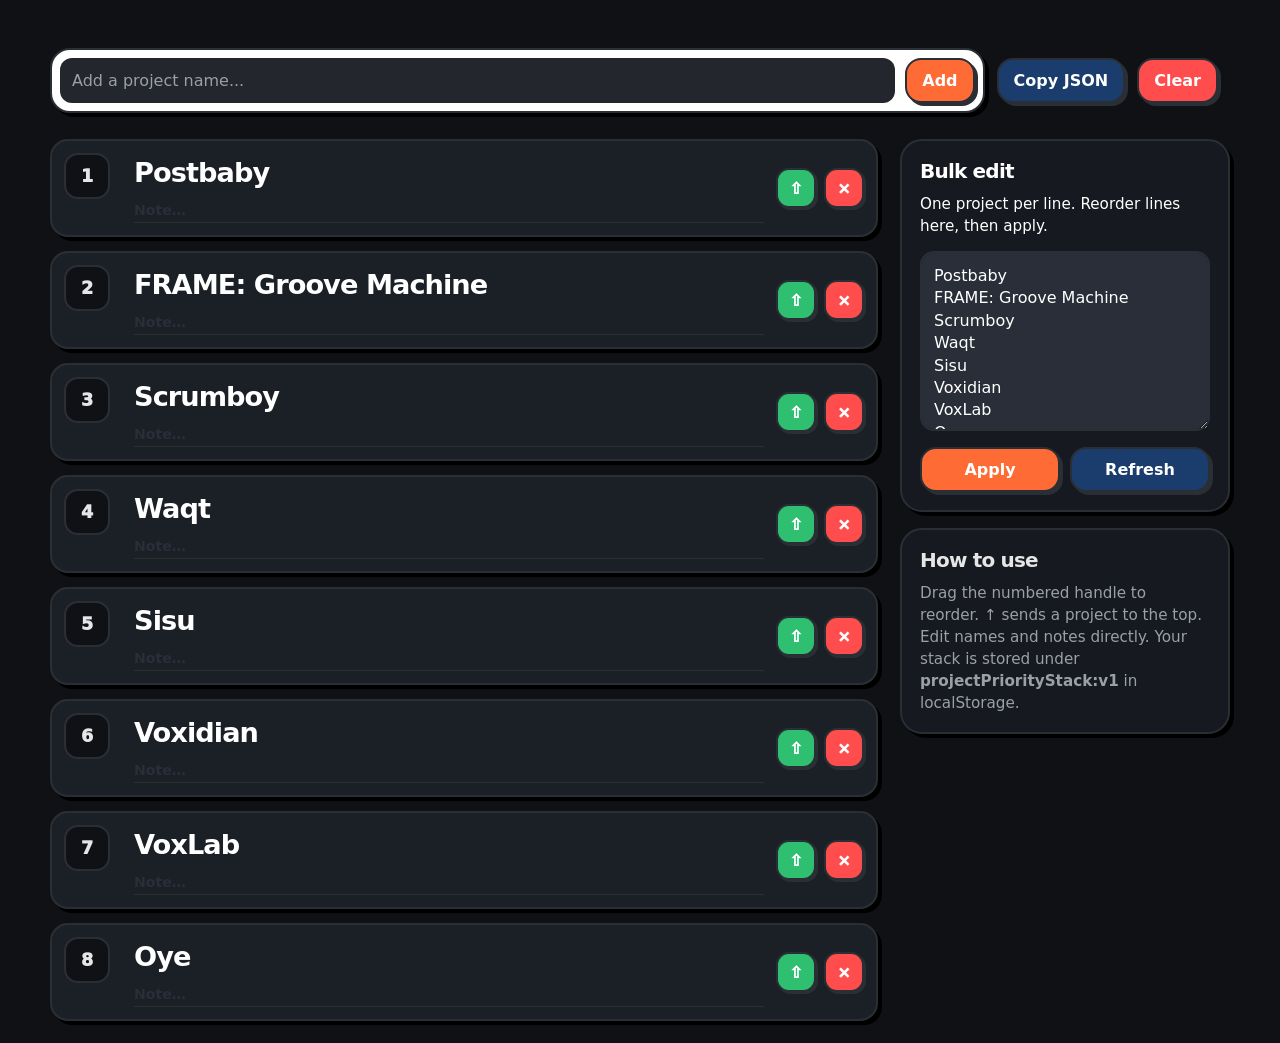
==== index.html @ 3873c8a8 "first commit" ====
<!DOCTYPE html>
<html lang="en">
<head>
  <meta charset="UTF-8" />
  <meta name="viewport" content="width=device-width, initial-scale=1.0" />
  <title>Project Priority Stack</title>
  <link rel="stylesheet" href="theme.css" />
  <style>
    * {
      box-sizing: border-box;
    }

    html,
    body {
      margin: 0;
      min-height: 100%;
      background: var(--app-background);
      color: var(--app-text);
      font-family: ui-sans-serif, system-ui, -apple-system, BlinkMacSystemFont, "Segoe UI", sans-serif;
    }

    body {
      padding: 22px;
    }

    button,
    input,
    textarea {
      font: inherit;
    }

    .app {
      width: min(1180px, 100%);
      margin: 0 auto;
    }

    
    
    
    
    
    
    
    
    .toolbar {
      margin-top: 26px;
      display: grid;
      grid-template-columns: 1fr auto auto auto;
      gap: 12px;
      align-items: center;
    }

    .add-box {
      display: flex;
      gap: 10px;
      border: 2px solid var(--app-border);
      border-radius: 20px;
      background: white;
      padding: 8px;
      box-shadow: var(--raised-panel-shadow);
    }

    .add-box input {
      width: 100%;
      border: 0;
      outline: 0;
      padding: 10px 12px;
      border-radius: 12px;
      background: var(--add-project-name-field-background);
      color: var(--add-project-name-field-text);
    }

    .add-box input::placeholder {
      color: var(--muted-text);
    }

    .btn {
      border: 2px solid var(--app-border);
      border-radius: 16px;
      padding: 11px 15px;
      background: white;
      color: var(--app-text);
      font-weight: 850;
      cursor: pointer;
      box-shadow: 3px 3px 0 var(--app-border);
      transition: transform 120ms ease, box-shadow 120ms ease, background 120ms ease;
      white-space: nowrap;
    }

    .btn:hover {
      transform: translate(-1px, -1px);
      box-shadow: 5px 5px 0 var(--app-border);
    }

    .btn:active {
      transform: translate(2px, 2px);
      box-shadow: 1px 1px 0 var(--app-border);
    }

    .btn.primary {
      background: var(--add-project-button-background);
      color: white;
    }

    .btn.blue {
      background: var(--copy-json-button-background);
      color: white;
    }

    .btn.danger {
      background: var(--delete-button-background);
      color: white;
    }

    .board {
      margin-top: 26px;
      display: grid;
      grid-template-columns: 1fr 330px;
      gap: 22px;
      align-items: start;
    }

    .stack {
      display: grid;
      gap: 14px;
    }

    .project-card {
      border: 2px solid var(--app-border);
      border-radius: var(--project-card-radius);
      background: var(--project-card-background);
      box-shadow: var(--raised-panel-shadow);
      display: grid;
      grid-template-columns: 58px 1fr auto;
      gap: 12px;
      padding: 12px;
      align-items: start;
      transition: transform 140ms ease, opacity 140ms ease, box-shadow 140ms ease;
    }

    .project-card.dragging {
      opacity: 0.42;
      transform: scale(0.985);
    }

    .project-card.drop-target {
      outline: 4px solid var(--add-project-button-background);
      outline-offset: 3px;
    }

    .rank {
      width: 46px;
      height: 46px;
      border: 2px solid var(--app-border);
      border-radius: 14px;
      display: grid;
      place-items: center;
      background: #0f1115;
      font-weight: 950;
      font-size: 1.1rem;
      cursor: grab;
      user-select: none;
      touch-action: none;
    }

    .rank:active {
      cursor: grabbing;
    }

    .project-card:active .rank {
      cursor: grabbing;
    }

    .project-main {
      min-width: 0;
    }

    .project-name {
      width: 100%;
      border: 0;
      outline: 0;
      background: transparent;
      color: var(--project-name-text);
      font-size: clamp(1.15rem, 2.3vw, 1.7rem);
      font-weight: 900;
      letter-spacing: -0.035em;
      padding: 4px 0;
    }

    .project-notes {
      display: grid;
      gap: 2px;
      margin-top: 4px;
    }

    .project-note-row {
      display: flex;
      align-items: center;
      gap: 4px;
      min-width: 0;
    }

    .project-note-row .project-note {
      flex: 1;
      min-width: 0;
      width: auto;
      border: 0;
      border-bottom: 1px solid var(--app-border);
      outline: 0;
      background: transparent;
      color: var(--project-note-text);
      font-size: 0.88rem;
      font-weight: 550;
      padding: 6px 0 4px;
      margin-top: 0;
    }

    .project-note::placeholder {
      color: var(--project-note-placeholder-text);
    }

    .project-note-remove {
      flex-shrink: 0;
      border: 0;
      background: transparent;
      color: var(--muted-text);
      cursor: pointer;
      padding: 2px 4px;
      font-size: 0.75rem;
      line-height: 1;
      font-weight: 600;
      opacity: 0.55;
    }

    .project-note-remove:hover {
      opacity: 1;
      color: var(--project-note-text);
    }

    .actions {
      display: flex;
      gap: 8px;
      align-items: center;
      flex-wrap: wrap;
      justify-content: flex-end;
      align-self: center;
    }

    .icon-btn {
      width: 40px;
      height: 40px;
      display: grid;
      place-items: center;
      border: 2px solid var(--app-border);
      border-radius: 13px;
      background: white;
      cursor: pointer;
      font-weight: 950;
      box-shadow: 2px 2px 0 var(--app-border);
    }

    .icon-btn:hover {
      background: #f7f7f7;
    }

    .icon-btn.top {
      background: var(--move-to-top-button-background);
      color: white;
    }

    .icon-btn.delete {
      background: var(--delete-button-background);
      color: white;
    }

    .side {
      position: sticky;
      top: 18px;
      display: grid;
      gap: 16px;
    }

    .panel {
      border: 2px solid var(--app-border);
      border-radius: 22px;
      background: var(--side-panel-background);
      box-shadow: var(--raised-panel-shadow);
      padding: 18px;
    }

    .panel h2 {
      margin: 0 0 10px;
      font-size: 1.25rem;
      letter-spacing: -0.04em;
    }

    .panel p {
      margin: 0;
      color: var(--muted-text);
      line-height: 1.45;
      font-size: 0.95rem;
    }

    .panel textarea {
      width: 100%;
      min-height: 180px;
      resize: vertical;
      margin-top: 14px;
      border: 2px solid var(--app-border);
      border-radius: 14px;
      padding: 12px;
      outline: 0;
      background: white;
      color: var(--app-text);
      line-height: 1.4;
    }

    .panel.bulk-edit h2,
    .panel.bulk-edit p {
      color: var(--side-panel-heading-text);
    }

    .panel.bulk-edit textarea {
      background: var(--bulk-edit-textarea-background);
      color: var(--bulk-edit-textarea-text);
    }

    .panel.bulk-edit textarea::placeholder {
      color: var(--muted-text);
    }

    .panel-actions {
      margin-top: 12px;
      display: grid;
      grid-template-columns: 1fr 1fr;
      gap: 10px;
    }

    .empty {
      border: 2px dashed var(--app-border);
      border-radius: 22px;
      background: rgba(255,255,255,0.52);
      padding: 34px;
      text-align: center;
      color: var(--muted-text);
      font-weight: 800;
    }

    .toast {
      position: fixed;
      right: 18px;
      bottom: 18px;
      max-width: calc(100vw - 36px);
      border: 2px solid var(--app-border);
      border-radius: 16px;
      background: var(--toast-background);
      color: var(--app-background);
      padding: 12px 14px;
      font-weight: 800;
      box-shadow: var(--raised-panel-shadow);
      transform: translateY(18px);
      opacity: 0;
      pointer-events: none;
      transition: opacity 160ms ease, transform 160ms ease;
    }

    .toast.show {
      transform: translateY(0);
      opacity: 1;
    }

    @media (max-width: 900px) {
      body {
        padding: 14px;
      }

      .hero,
      .board {
        grid-template-columns: 1fr;
      }

      .toolbar {
        grid-template-columns: 1fr 1fr;
      }

      .add-box {
        grid-column: 1 / -1;
      }

      .side {
        position: static;
      }
    }

    @media (max-width: 640px) {
      .hero {
        border-radius: 22px;
        box-shadow: 5px 5px 0 var(--app-border);
      }

      .stats {
        grid-template-columns: 1fr;
      }

      .toolbar {
        grid-template-columns: 1fr;
      }

      .project-card {
        grid-template-columns: 48px 1fr;
      }

      .actions {
        grid-column: 1 / -1;
        justify-content: stretch;
      }

      .icon-btn {
        flex: 1;
      }
    }
  </style>
</head>
<body>
  <main class="app">
    

    <section class="toolbar" aria-label="Project controls">
      <form class="add-box" id="addForm">
        <input id="projectInput" autocomplete="off" placeholder="Add a project name..." />
        <button class="btn primary" type="submit">Add</button>
      </form>
      
      <button class="btn blue" id="saveSnapshot" type="button">Copy JSON</button>
      <button class="btn danger" id="clearAll" type="button">Clear</button>
    </section>

    <section class="board">
      <div>
        <div class="stack" id="stack"></div>
        <div class="empty" id="emptyState" hidden>No projects yet. Add the mess. Then make it orderly.</div>
      </div>

      <aside class="side">
        <div class="panel bulk-edit">
          <h2>Bulk edit</h2>
          <p>One project per line. Reorder lines here, then apply.</p>
          <textarea id="bulkText" spellcheck="false"></textarea>
          <div class="panel-actions">
            <button class="btn primary" id="applyBulk" type="button">Apply</button>
            <button class="btn blue" id="refreshBulk" type="button">Refresh</button>
          </div>
        </div>

        <div class="panel">
          <h2>How to use</h2>
          <p>Drag the numbered handle to reorder. ↑ sends a project to the top. Edit names and notes directly. Your stack is stored under <strong>projectPriorityStack:v1</strong> in localStorage.</p>
        </div>
      </aside>
    </section>
  </main>

  <div class="toast" id="toast" role="status" aria-live="polite"></div>

<script>
const STORAGE_KEY="projectPriorityStack:v1";
const fallbackProjects=["Postbaby","FRAME: Groove Machine","Scrumboy","Waqt","Sisu","Voxidian","VoxLab","Oye"];

function projectFromName(name){
  return{id:createId(),name,notes:[""]};
}

function migrateNotesFromProject(p){
  if(Array.isArray(p.notes)&&p.notes.length){
    const n=p.notes.map(x=>(typeof x==="string"?x:"")).slice(0,3);
    return n.length?n:[""];
  }
  const legacy=typeof p.note==="string"?p.note:"";
  if(!legacy)return[""];
  return legacy.split(/\r?\n/).slice(0,3);
}

const stackEl=document.getElementById("stack");
const emptyState=document.getElementById("emptyState");
const addForm=document.getElementById("addForm");
const projectInput=document.getElementById("projectInput");
const bulkText=document.getElementById("bulkText");
const toastEl=document.getElementById("toast");

let projects=loadProjects();
let draggedId=null;
let toastTimer=null;
let pendingNoteFocus=null;
let moveInFlight=false;

function clearDragUi(){
  stackEl.querySelectorAll(".project-card.dragging").forEach(el=>el.classList.remove("dragging"));
  stackEl.querySelectorAll(".project-card.drop-target").forEach(el=>el.classList.remove("drop-target"));
}

function clearDropIndicators(){
  stackEl.querySelectorAll(".project-card.drop-target").forEach(el=>el.classList.remove("drop-target"));
}

function reorderByDrop(dragId,targetId,insertBefore){
  if(!dragId||!targetId||dragId===targetId)return;
  if(moveInFlight)return;
  moveInFlight=true;
  try{
    const from=projects.findIndex(p=>p.id===dragId);
    const to=projects.findIndex(p=>p.id===targetId);
    if(from<0||to<0||from===to)return;
    const before=projects.map(p=>p.id).join();
    const [row]=projects.splice(from,1);
    const t=projects.findIndex(p=>p.id===targetId);
    if(t<0){
      projects.splice(from,0,row);
      return;
    }
    const insertAt=insertBefore?t:t+1;
    projects.splice(insertAt,0,row);
    if(projects.map(p=>p.id).join()===before)return;
    saveProjects();
    render();
  }finally{
    moveInFlight=false;
  }
}

function dropOnStackEnd(e){
  if(e.target!==stackEl)return;
  if(!draggedId)return;
  e.preventDefault();
  e.stopPropagation();
  clearDropIndicators();
  if(moveInFlight)return;
  moveInFlight=true;
  try{
    const from=projects.findIndex(p=>p.id===draggedId);
    if(from<0)return;
    const before=projects.map(p=>p.id).join();
    const [row]=projects.splice(from,1);
    projects.push(row);
    if(projects.map(p=>p.id).join()===before)return;
    saveProjects();
    render();
  }finally{
    moveInFlight=false;
  }
}

stackEl.ondragenter=e=>{
  if(!draggedId)return;
  if(e.target.closest(".project-card"))return;
  e.preventDefault();
};
stackEl.ondragover=e=>{
  if(!draggedId)return;
  if(e.target.closest(".project-card"))return;
  e.preventDefault();
  e.dataTransfer.dropEffect="move";
  clearDropIndicators();
};
stackEl.ondrop=dropOnStackEnd;

function createId(){return Date.now().toString(36)+Math.random().toString(36).slice(2,9)}
function normalizeName(v){return v.replace(/\s+/g," ").trim()}

function loadProjects(){
  try{
    const raw=localStorage.getItem(STORAGE_KEY);
    if(!raw)return fallbackProjects.map(projectFromName);
    const arr=JSON.parse(raw);
    if(!Array.isArray(arr))return fallbackProjects.map(projectFromName);
    return arr.map(p=>({
      id:typeof p.id==="string"?p.id:createId(),
      name:typeof p.name==="string"?p.name:"",
      notes:migrateNotesFromProject(p),
    }));
  }catch{
    return fallbackProjects.map(projectFromName);
  }
}

function saveProjects(){
  localStorage.setItem(STORAGE_KEY,JSON.stringify(projects));
  syncBulkText();
}

function syncBulkText(){
  bulkText.value=projects.map(p=>p.name).join("\n");
}

function showToast(m){
  clearTimeout(toastTimer);
  toastEl.textContent=m;
  toastEl.classList.add("show");
  toastTimer=setTimeout(()=>toastEl.classList.remove("show"),1500);
}

function render(){
  stackEl.innerHTML="";
  emptyState.hidden=projects.length!==0;

  projects.forEach((p,i)=>{
    const card=document.createElement("div");
    card.className="project-card";
    card.draggable=false;
    card.dataset.id=p.id;

    const rank=document.createElement("div");
    rank.className="rank";
    rank.draggable=true;
    rank.textContent=i+1;
    rank.setAttribute("aria-label","Drag to reorder");

    if(!Array.isArray(p.notes)||p.notes.length===0)p.notes=migrateNotesFromProject(p);
    if(p.notes.length>3)p.notes=p.notes.slice(0,3);

    const input=document.createElement("input");
    input.className="project-name";
    input.value=p.name;
    input.oninput=()=>{p.name=input.value;saveProjects()};
    input.onblur=()=>{
      p.name=normalizeName(p.name);
      if(!p.name){projects=projects.filter(x=>x.id!==p.id)}
      saveProjects();
      render();
    };

    const notesWrap=document.createElement("div");
    notesWrap.className="project-notes";

    p.notes.forEach((noteText,ni)=>{
      const row=document.createElement("div");
      row.className="project-note-row";
      row.dataset.noteIndex=String(ni);

      const noteInput=document.createElement("input");
      noteInput.className="project-note";
      noteInput.type="text";
      noteInput.placeholder="Note…";
      noteInput.value=noteText;
      noteInput.oninput=()=>{p.notes[ni]=noteInput.value;saveProjects()};
      noteInput.onblur=()=>{p.notes[ni]=noteInput.value;saveProjects()};
      noteInput.onkeydown=e=>{
        if(e.key!=="Enter")return;
        e.preventDefault();
        if(ni<p.notes.length-1){
          const next=row.nextElementSibling?.querySelector(".project-note");
          if(next){next.focus();return;}
        }
        if(p.notes.length<3){
          p.notes.splice(ni+1,0,"");
          pendingNoteFocus={id:p.id,index:ni+1};
          saveProjects();
          render();
        }
      };

      row.append(noteInput);

      if(p.notes.length>1){
        const removeBtn=document.createElement("button");
        removeBtn.type="button";
        removeBtn.className="project-note-remove";
        removeBtn.textContent="×";
        removeBtn.setAttribute("aria-label","Remove this note line");
        removeBtn.onclick=ev=>{
          ev.stopPropagation();
          if(p.notes.length<=1){
            p.notes[0]="";
            saveProjects();
            render();
            return;
          }
          p.notes.splice(ni,1);
          if(p.notes.length===0)p.notes=[""];
          saveProjects();
          render();
        };
        row.append(removeBtn);
      }

      notesWrap.append(row);
    });

    const main=document.createElement("div");
    main.className="project-main";
    main.append(input,notesWrap);

    const actions=document.createElement("div");
    actions.className="actions";

    const topBtn=document.createElement("button");
    topBtn.className="icon-btn top";
    topBtn.textContent="⇧";
    topBtn.onclick=()=>move(i,0);

    const delBtn=document.createElement("button");
    delBtn.className="icon-btn delete";
    delBtn.textContent="×";
    delBtn.onclick=()=>{
      projects=projects.filter(x=>x.id!==p.id);
      saveProjects();
      render();
    };

    actions.append(topBtn,delBtn);
    card.append(rank,main,actions);

    rank.ondragstart=e=>{
      e.stopPropagation();
      draggedId=p.id;
      e.dataTransfer.effectAllowed="move";
      e.dataTransfer.setData("text/plain",p.id);
      card.classList.add("dragging");
    };

    rank.ondragend=e=>{
      e.stopPropagation();
      card.classList.remove("dragging");
      clearDropIndicators();
    };

    card.ondragenter=e=>{
      if(!draggedId||draggedId===p.id)return;
      e.preventDefault();
    };

    card.ondragover=e=>{
      if(!draggedId||draggedId===p.id)return;
      e.preventDefault();
      e.dataTransfer.dropEffect="move";
      clearDropIndicators();
      card.classList.add("drop-target");
    };

    card.ondragleave=e=>{
      if(!e.relatedTarget||!card.contains(e.relatedTarget))card.classList.remove("drop-target");
    };

    card.ondrop=e=>{
      e.preventDefault();
      e.stopPropagation();
      if(!draggedId||draggedId===p.id)return;
      clearDropIndicators();
      const rect=card.getBoundingClientRect();
      const insertBefore=e.clientY<rect.top+rect.height/2;
      reorderByDrop(draggedId,p.id,insertBefore);
    };

    stackEl.append(card);
  });

  if(pendingNoteFocus){
    const esc=CSS.escape(pendingNoteFocus.id);
    const sel=`.project-card[data-id="${esc}"] .project-note-row[data-note-index="${pendingNoteFocus.index}"] .project-note`;
    queueMicrotask(()=>{stackEl.querySelector(sel)?.focus();});
    pendingNoteFocus=null;
  }

  syncBulkText();
}

function move(from,to){
  if(from===to)return;
  const item=projects.splice(from,1)[0];
  projects.splice(to,0,item);
  saveProjects();
  render();
}

addForm.onsubmit=e=>{
  e.preventDefault();
  const name=normalizeName(projectInput.value);
  if(!name)return;
  projects.push(projectFromName(name));
  projectInput.value="";
  saveProjects();
  render();
};

document.getElementById("saveSnapshot").onclick=async()=>{
  const json=JSON.stringify(projects,null,2);
  try{
    await navigator.clipboard.writeText(json);
    showToast("Copied");
  }catch{
    bulkText.value=json;
    bulkText.select();
    showToast("Clipboard blocked");
  }
};

document.getElementById("clearAll").onclick=()=>{
  if(confirm("Clear all?")){
    projects=[];
    saveProjects();
    render();
  }
};

document.getElementById("applyBulk").onclick=()=>{
  const names=bulkText.value.split("\n").map(normalizeName).filter(Boolean);
  const pool=[...projects];
  projects=names.map(n=>{
    const i=pool.findIndex(x=>normalizeName(x.name)===n);
    if(i>=0){
      const prev=pool.splice(i,1)[0];
      return{id:prev.id,name:n,notes:migrateNotesFromProject(prev)};
    }
    return projectFromName(n);
  });
  saveProjects();
  render();
};

document.getElementById("refreshBulk").onclick=syncBulkText;

window.addEventListener("dragend",()=>{
  draggedId=null;
  clearDragUi();
});

render();
</script>
</body>
</html>
---- theme.css ----
:root {
  --app-background: #0f1115;
  --side-panel-background: #161a20;
  --app-border: #2a2f36;
  --app-text: #e6e6e6;
  --muted-text: #9aa0a6;
  --side-panel-heading-text: #fff;
  --light-field-text: #000;

  --add-project-name-field-background: #23262c;
    --add-project-name-field-text: #fff;
    
  --bulk-edit-textarea-background: #292e38;
  --bulk-edit-textarea-text: #fff;
  --project-name-text: #ffffff;
  --project-note-text: #6ea6f0;
  --project-note-placeholder-text: #292e38;
  --add-project-button-background: #ff6b35;
  --copy-json-button-background: #1a3d6d;
  --move-to-top-button-background: #2fbf71;
  --delete-button-background: #ff4d4d;
  --toast-background: #e6e6e6;
  --raised-panel-shadow: 4px 4px 0 #000;
  --project-card-radius: 18px;
  --project-card-background: #1b2027;
}
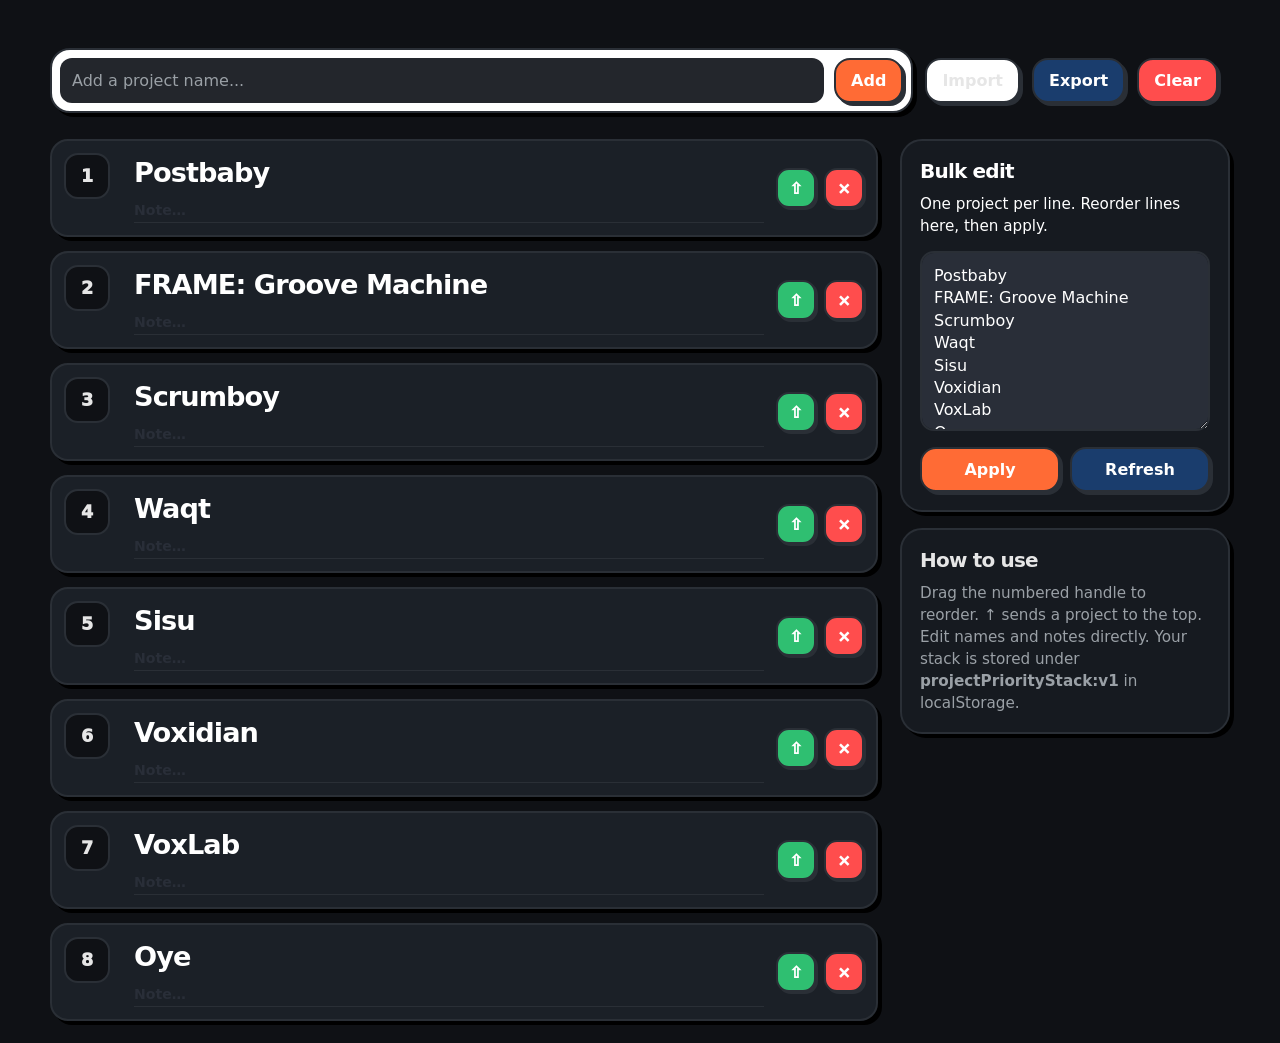
==== commit bfd18b52: "import & export Signed-off-by: Mark Rai <markraidc@gmail.com>" ====
--- a/index.html
+++ b/index.html
@@ -45,7 +45,7 @@
     .toolbar {
       margin-top: 26px;
       display: grid;
-      grid-template-columns: 1fr auto auto auto;
+      grid-template-columns: 1fr auto auto auto auto;
       gap: 12px;
       align-items: center;
     }
@@ -430,8 +430,9 @@
         <input id="projectInput" autocomplete="off" placeholder="Add a project name..." />
         <button class="btn primary" type="submit">Add</button>
       </form>
-      
-      <button class="btn blue" id="saveSnapshot" type="button">Copy JSON</button>
+      <input type="file" id="importFileInput" accept=".json,application/json" hidden />
+      <button class="btn" id="importSnapshot" type="button">Import</button>
+      <button class="btn blue" id="saveSnapshot" type="button">Export</button>
       <button class="btn danger" id="clearAll" type="button">Clear</button>
     </section>
 
@@ -566,17 +567,21 @@
 function createId(){return Date.now().toString(36)+Math.random().toString(36).slice(2,9)}
 function normalizeName(v){return v.replace(/\s+/g," ").trim()}
 
+function normalizeProjectsArray(arr){
+  return arr.map(p=>({
+    id:typeof p.id==="string"?p.id:createId(),
+    name:typeof p.name==="string"?p.name:"",
+    notes:migrateNotesFromProject(p),
+  }));
+}
+
 function loadProjects(){
   try{
     const raw=localStorage.getItem(STORAGE_KEY);
     if(!raw)return fallbackProjects.map(projectFromName);
     const arr=JSON.parse(raw);
     if(!Array.isArray(arr))return fallbackProjects.map(projectFromName);
-    return arr.map(p=>({
-      id:typeof p.id==="string"?p.id:createId(),
-      name:typeof p.name==="string"?p.name:"",
-      notes:migrateNotesFromProject(p),
-    }));
+    return normalizeProjectsArray(arr);
   }catch{
     return fallbackProjects.map(projectFromName);
   }
@@ -781,16 +786,50 @@
   render();
 };
 
-document.getElementById("saveSnapshot").onclick=async()=>{
+const importFileInput=document.getElementById("importFileInput");
+document.getElementById("importSnapshot").onclick=()=>importFileInput.click();
+importFileInput.onchange=()=>{
+  const file=importFileInput.files?.[0];
+  importFileInput.value="";
+  if(!file)return;
+  const reader=new FileReader();
+  reader.onload=()=>{
+    try{
+      const arr=JSON.parse(reader.result);
+      if(!Array.isArray(arr)){
+        showToast("Invalid file");
+        return;
+      }
+      if(!confirm("Replace your current stack with this file?"))return;
+      projects=normalizeProjectsArray(arr);
+      saveProjects();
+      render();
+      showToast("Imported");
+    }catch{
+      showToast("Invalid JSON");
+    }
+  };
+  reader.onerror=()=>showToast("Could not read file");
+  reader.readAsText(file);
+};
+
+document.getElementById("saveSnapshot").onclick=()=>{
   const json=JSON.stringify(projects,null,2);
-  try{
-    await navigator.clipboard.writeText(json);
-    showToast("Copied");
-  }catch{
-    bulkText.value=json;
-    bulkText.select();
-    showToast("Clipboard blocked");
-  }
+  const d=new Date();
+  const pad=n=>String(n).padStart(2,"0");
+  const stamp=`${d.getFullYear()}${pad(d.getMonth()+1)}${pad(d.getDate())}-${pad(d.getHours())}${pad(d.getMinutes())}${pad(d.getSeconds())}`;
+  const filename=`Priority-${stamp}.json`;
+  const blob=new Blob([json],{type:"application/json"});
+  const url=URL.createObjectURL(blob);
+  const a=document.createElement("a");
+  a.href=url;
+  a.download=filename;
+  a.rel="noopener";
+  document.body.appendChild(a);
+  a.click();
+  a.remove();
+  URL.revokeObjectURL(url);
+  showToast("Exported");
 };
 
 document.getElementById("clearAll").onclick=()=>{
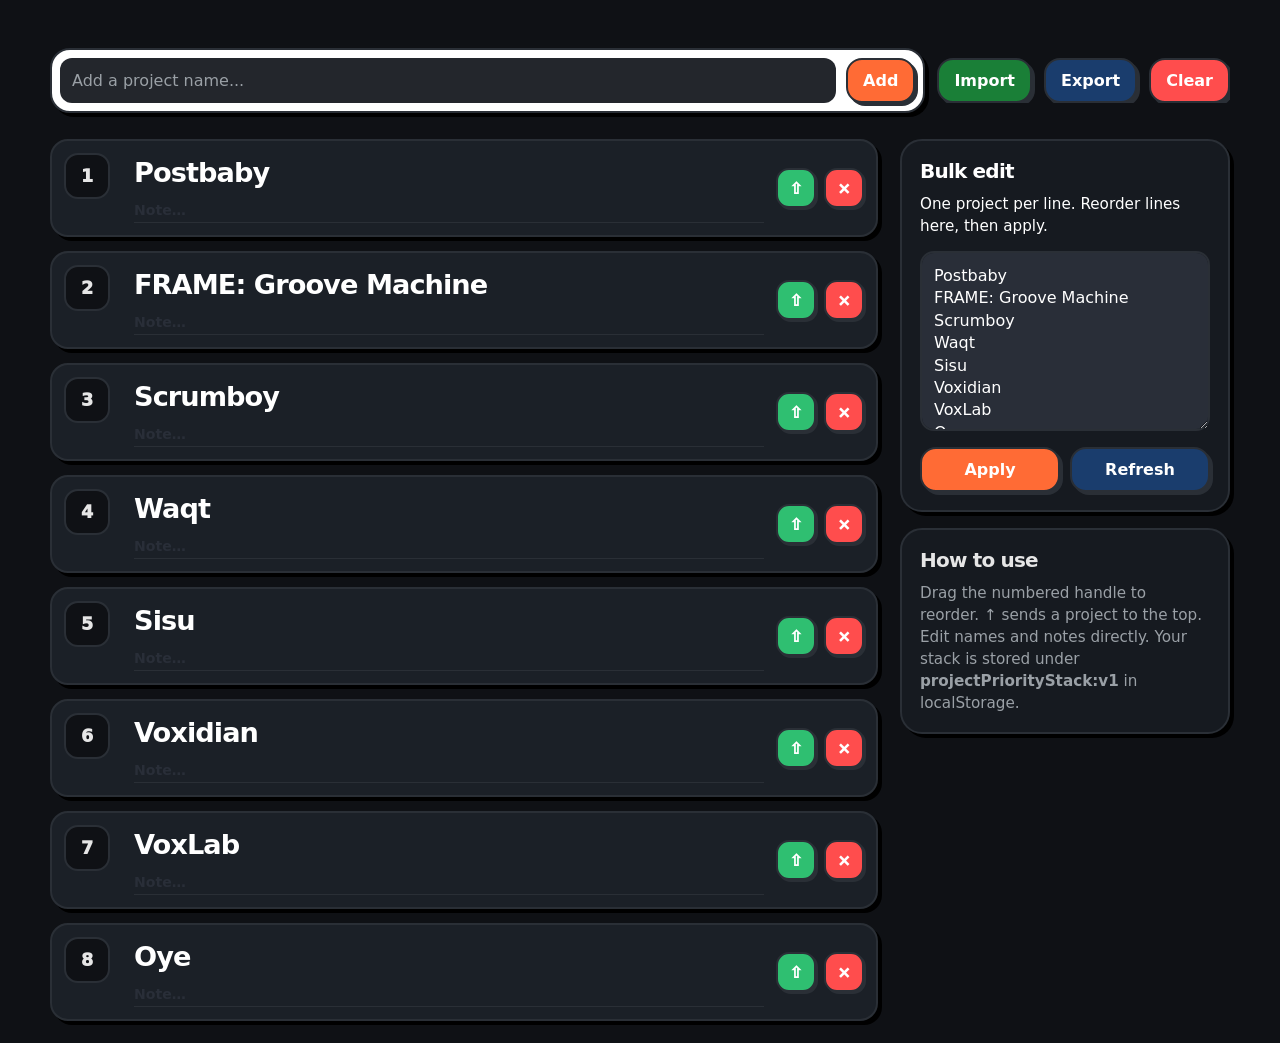
==== commit b942e543: "line-up the import/export buttons" ====
--- a/index.html
+++ b/index.html
@@ -45,9 +45,23 @@
     .toolbar {
       margin-top: 26px;
       display: grid;
-      grid-template-columns: 1fr auto auto auto auto;
+      grid-template-columns: 1fr auto;
       gap: 12px;
       align-items: center;
+    }
+
+    .toolbar-actions {
+      display: flex;
+      flex-wrap: nowrap;
+      align-items: center;
+      gap: 12px;
+      min-width: 0;
+      overflow-x: auto;
+      overscroll-behavior-x: contain;
+    }
+
+    .toolbar-actions .btn {
+      flex-shrink: 0;
     }
 
     .add-box {
@@ -109,6 +123,11 @@
 
     .btn.danger {
       background: var(--delete-button-background);
+      color: white;
+    }
+
+    .btn.import {
+      background: var(--import-button-background);
       color: white;
     }
 
@@ -379,14 +398,6 @@
         grid-template-columns: 1fr;
       }
 
-      .toolbar {
-        grid-template-columns: 1fr 1fr;
-      }
-
-      .add-box {
-        grid-column: 1 / -1;
-      }
-
       .side {
         position: static;
       }
@@ -430,10 +441,12 @@
         <input id="projectInput" autocomplete="off" placeholder="Add a project name..." />
         <button class="btn primary" type="submit">Add</button>
       </form>
-      <input type="file" id="importFileInput" accept=".json,application/json" hidden />
-      <button class="btn" id="importSnapshot" type="button">Import</button>
-      <button class="btn blue" id="saveSnapshot" type="button">Export</button>
-      <button class="btn danger" id="clearAll" type="button">Clear</button>
+      <div class="toolbar-actions">
+        <input type="file" id="importFileInput" accept=".json,application/json" hidden />
+        <button class="btn import" id="importSnapshot" type="button">Import</button>
+        <button class="btn blue" id="saveSnapshot" type="button">Export</button>
+        <button class="btn danger" id="clearAll" type="button">Clear</button>
+      </div>
     </section>
 
     <section class="board">
--- a/theme.css
+++ b/theme.css
@@ -17,6 +17,7 @@
   --project-note-placeholder-text: #292e38;
   --add-project-button-background: #ff6b35;
   --copy-json-button-background: #1a3d6d;
+  --import-button-background: #1a7f37;
   --move-to-top-button-background: #2fbf71;
   --delete-button-background: #ff4d4d;
   --toast-background: #e6e6e6;
